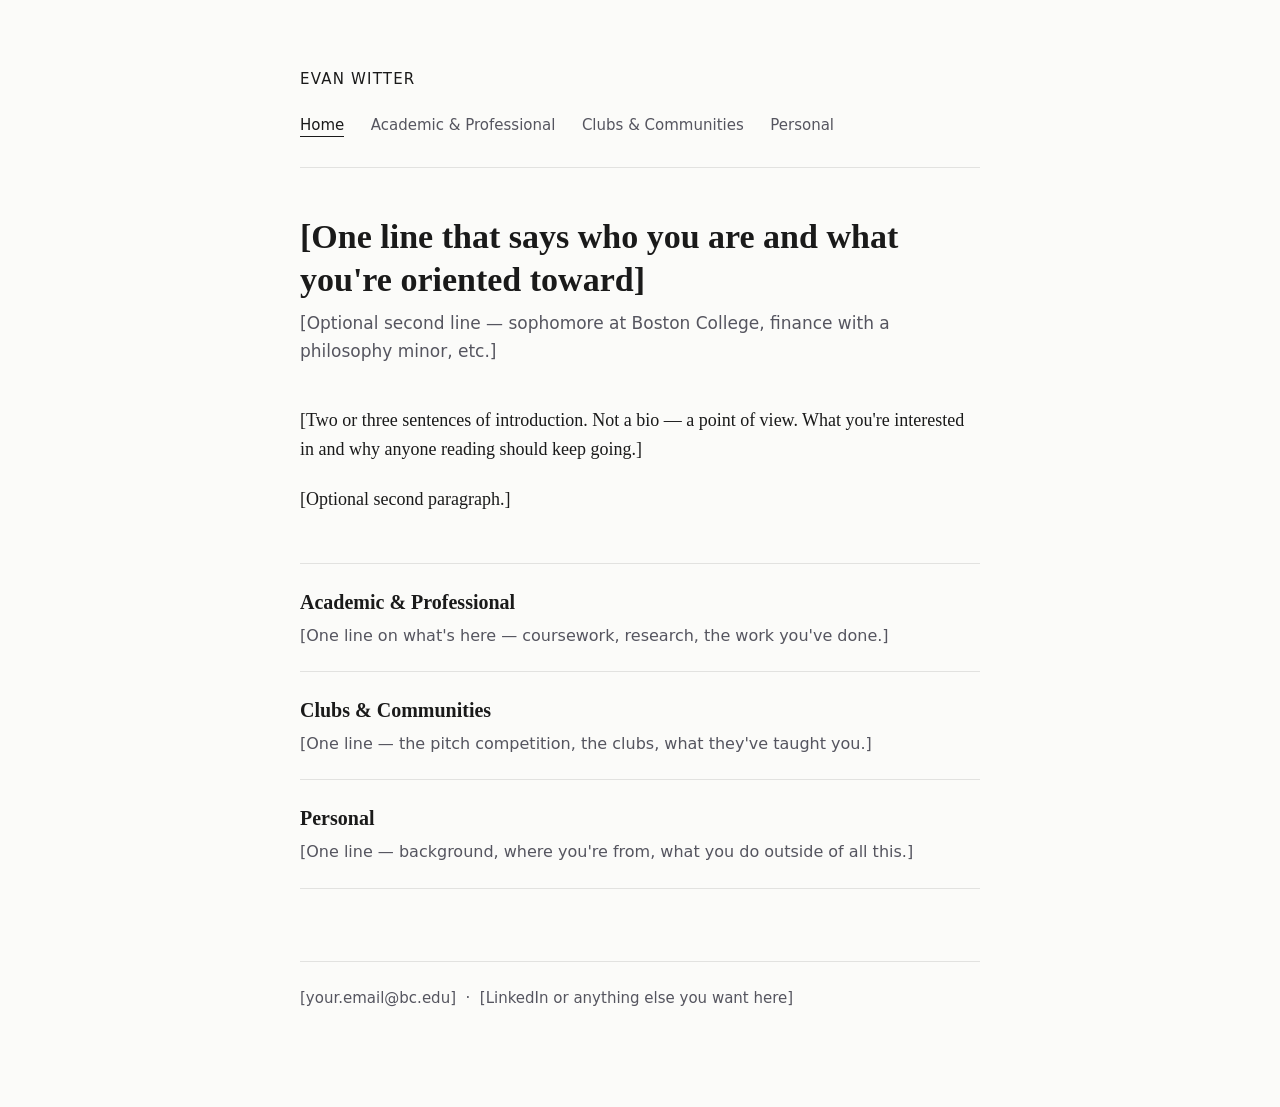
==== index.html @ 7cfa9902 "Add files via upload" ====
<!DOCTYPE html>
<html lang="en">
<head>
<meta charset="utf-8">
<meta name="viewport" content="width=device-width, initial-scale=1">
<title>Evan Witter</title>
<link rel="stylesheet" href="style.css">
</head>
<body>
<div class="wrap">

  <header>
    <a class="name" href="index.html">Evan Witter</a>
    <nav>
      <a href="index.html" class="current">Home</a>
      <a href="academic.html">Academic &amp; Professional</a>
      <a href="extracurriculars.html">Clubs &amp; Communities</a>
      <a href="personal.html">Personal</a>
    </nav>
  </header>

  <h1>[One line that says who you are and what you're oriented toward]</h1>
  <p class="standfirst">[Optional second line — sophomore at Boston College, finance with a philosophy minor, etc.]</p>

  <p>[Two or three sentences of introduction. Not a bio — a point of view. What you're interested in and why anyone reading should keep going.]</p>

  <p>[Optional second paragraph.]</p>

  <div class="sections">

    <a class="card" href="academic.html">
      <div class="card-title">Academic &amp; Professional</div>
      <div class="card-note">[One line on what's here — coursework, research, the work you've done.]</div>
    </a>

    <a class="card" href="extracurriculars.html">
      <div class="card-title">Clubs &amp; Communities</div>
      <div class="card-note">[One line — the pitch competition, the clubs, what they've taught you.]</div>
    </a>

    <a class="card" href="personal.html">
      <div class="card-title">Personal</div>
      <div class="card-note">[One line — background, where you're from, what you do outside of all this.]</div>
    </a>

  </div>

  <footer>
    [your.email@bc.edu] &nbsp;·&nbsp; [LinkedIn or anything else you want here]
  </footer>

</div>
</body>
</html>
---- style.css ----
/* ---------------------------------------------------------
   Shared styles for all pages.
   Change anything here and it updates across the whole site.
   --------------------------------------------------------- */

:root {
  --ink: #1a1a1a;
  --ink-soft: #55555f;
  --rule: #e2e2e0;
  --bg: #fbfbf9;
  --accent: #1f4b5e;
  --measure: 680px;
}

* { box-sizing: border-box; }

html { -webkit-text-size-adjust: 100%; }

body {
  margin: 0;
  padding: 0 24px;
  background: var(--bg);
  color: var(--ink);
  font-family: "Iowan Old Style", "Palatino Linotype", Palatino, Georgia, serif;
  font-size: 18px;
  line-height: 1.65;
}

.wrap {
  max-width: var(--measure);
  margin: 0 auto;
  padding: 64px 0 96px;
}

/* ---------- Header / navigation ---------- */

header {
  padding-bottom: 28px;
  margin-bottom: 48px;
  border-bottom: 1px solid var(--rule);
}

.name {
  font-size: 15px;
  letter-spacing: 0.08em;
  text-transform: uppercase;
  font-family: system-ui, -apple-system, "Segoe UI", sans-serif;
  color: var(--ink);
  text-decoration: none;
  display: inline-block;
  margin-bottom: 18px;
}

nav a {
  font-family: system-ui, -apple-system, "Segoe UI", sans-serif;
  font-size: 15px;
  color: var(--ink-soft);
  text-decoration: none;
  margin-right: 22px;
  padding-bottom: 2px;
  border-bottom: 1px solid transparent;
}

nav a:hover { color: var(--accent); border-bottom-color: var(--accent); }
nav a.current { color: var(--ink); border-bottom-color: var(--ink); }

/* ---------- Typography ---------- */

h1 {
  font-size: 34px;
  line-height: 1.25;
  font-weight: 600;
  margin: 0 0 8px;
}

.standfirst {
  font-family: system-ui, -apple-system, "Segoe UI", sans-serif;
  font-size: 17px;
  color: var(--ink-soft);
  margin: 0 0 40px;
}

h2 {
  font-size: 22px;
  font-weight: 600;
  margin: 48px 0 12px;
}

h3 {
  font-family: system-ui, -apple-system, "Segoe UI", sans-serif;
  font-size: 14px;
  letter-spacing: 0.06em;
  text-transform: uppercase;
  color: var(--ink-soft);
  font-weight: 600;
  margin: 40px 0 10px;
}

p { margin: 0 0 20px; }

a { color: var(--accent); }

ul { padding-left: 20px; margin: 0 0 20px; }
li { margin-bottom: 8px; }

/* ---------- Home page section links ---------- */

.sections { margin-top: 48px; }

.card {
  display: block;
  padding: 22px 0;
  border-top: 1px solid var(--rule);
  text-decoration: none;
  color: inherit;
}

.card:last-of-type { border-bottom: 1px solid var(--rule); }

.card-title {
  font-size: 20px;
  font-weight: 600;
  margin-bottom: 4px;
}

.card:hover .card-title { color: var(--accent); }

.card-note {
  font-family: system-ui, -apple-system, "Segoe UI", sans-serif;
  font-size: 16px;
  color: var(--ink-soft);
}

/* ---------- Footer ---------- */

footer {
  margin-top: 72px;
  padding-top: 24px;
  border-top: 1px solid var(--rule);
  font-family: system-ui, -apple-system, "Segoe UI", sans-serif;
  font-size: 15px;
  color: var(--ink-soft);
}

/* ---------- Small screens ---------- */

@media (max-width: 600px) {
  body { font-size: 17px; }
  .wrap { padding: 40px 0 64px; }
  h1 { font-size: 28px; }
  nav a { margin-right: 16px; }
}
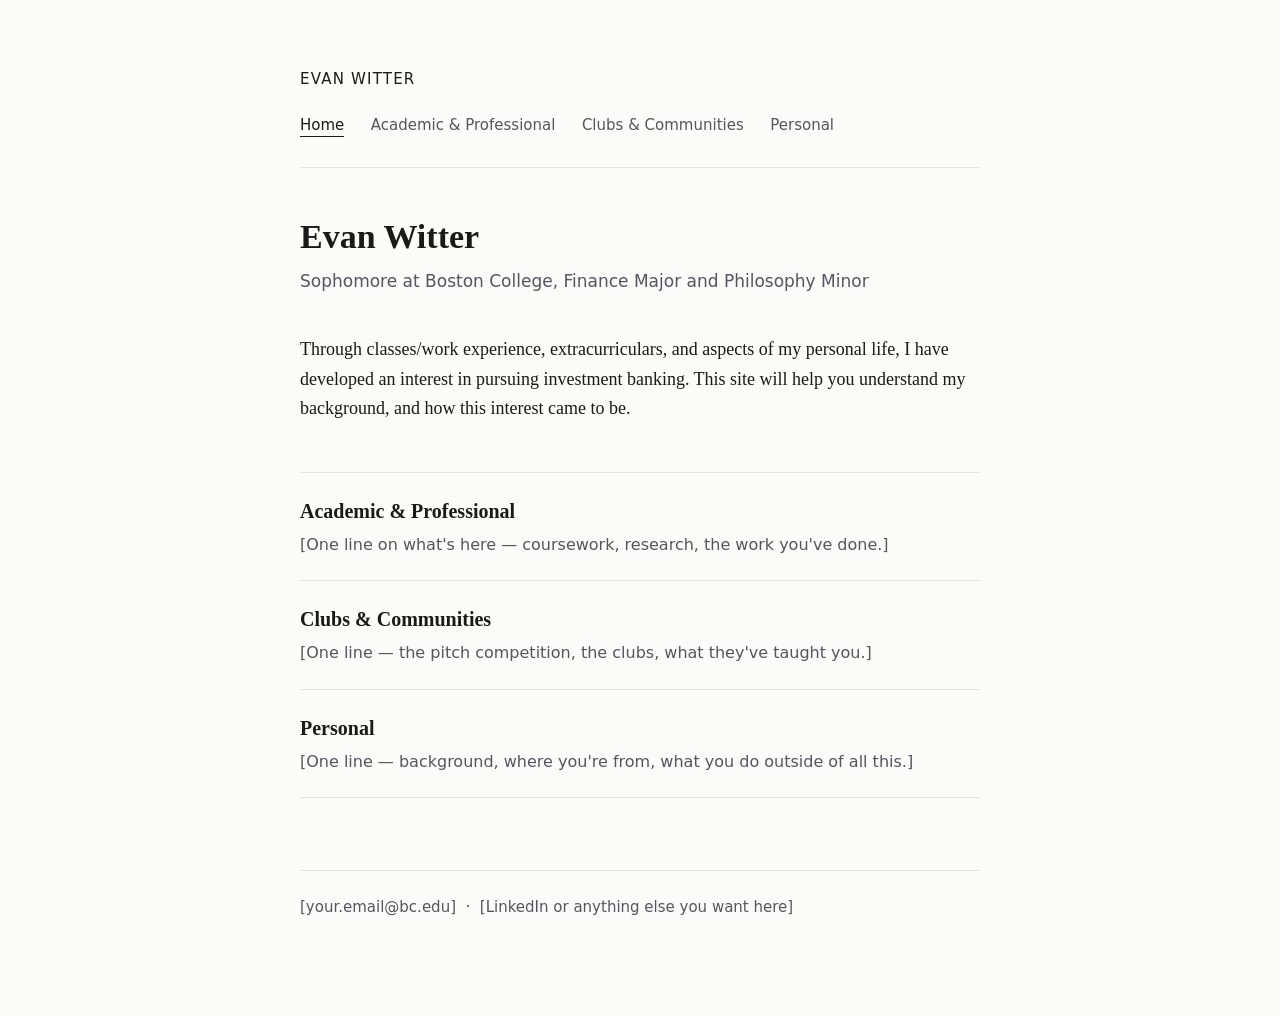
==== commit c6636863: "Revise introduction in index.html Updated personal introduction details and interests." ====
--- a/index.html
+++ b/index.html
@@ -19,13 +19,11 @@
     </nav>
   </header>
 
-  <h1>[One line that says who you are and what you're oriented toward]</h1>
-  <p class="standfirst">[Optional second line — sophomore at Boston College, finance with a philosophy minor, etc.]</p>
+  <h1>Evan Witter</h1>
+  <p class="standfirst">Sophomore at Boston College, Finance Major and Philosophy Minor</p>
 
-  <p>[Two or three sentences of introduction. Not a bio — a point of view. What you're interested in and why anyone reading should keep going.]</p>
-
-  <p>[Optional second paragraph.]</p>
-
+  <p>Through classes/work experience, extracurriculars, and aspects of my personal life, I have developed an interest in pursuing investment banking. This site will help you understand my background, and how this interest came to be.</p>
+  
   <div class="sections">
 
     <a class="card" href="academic.html">
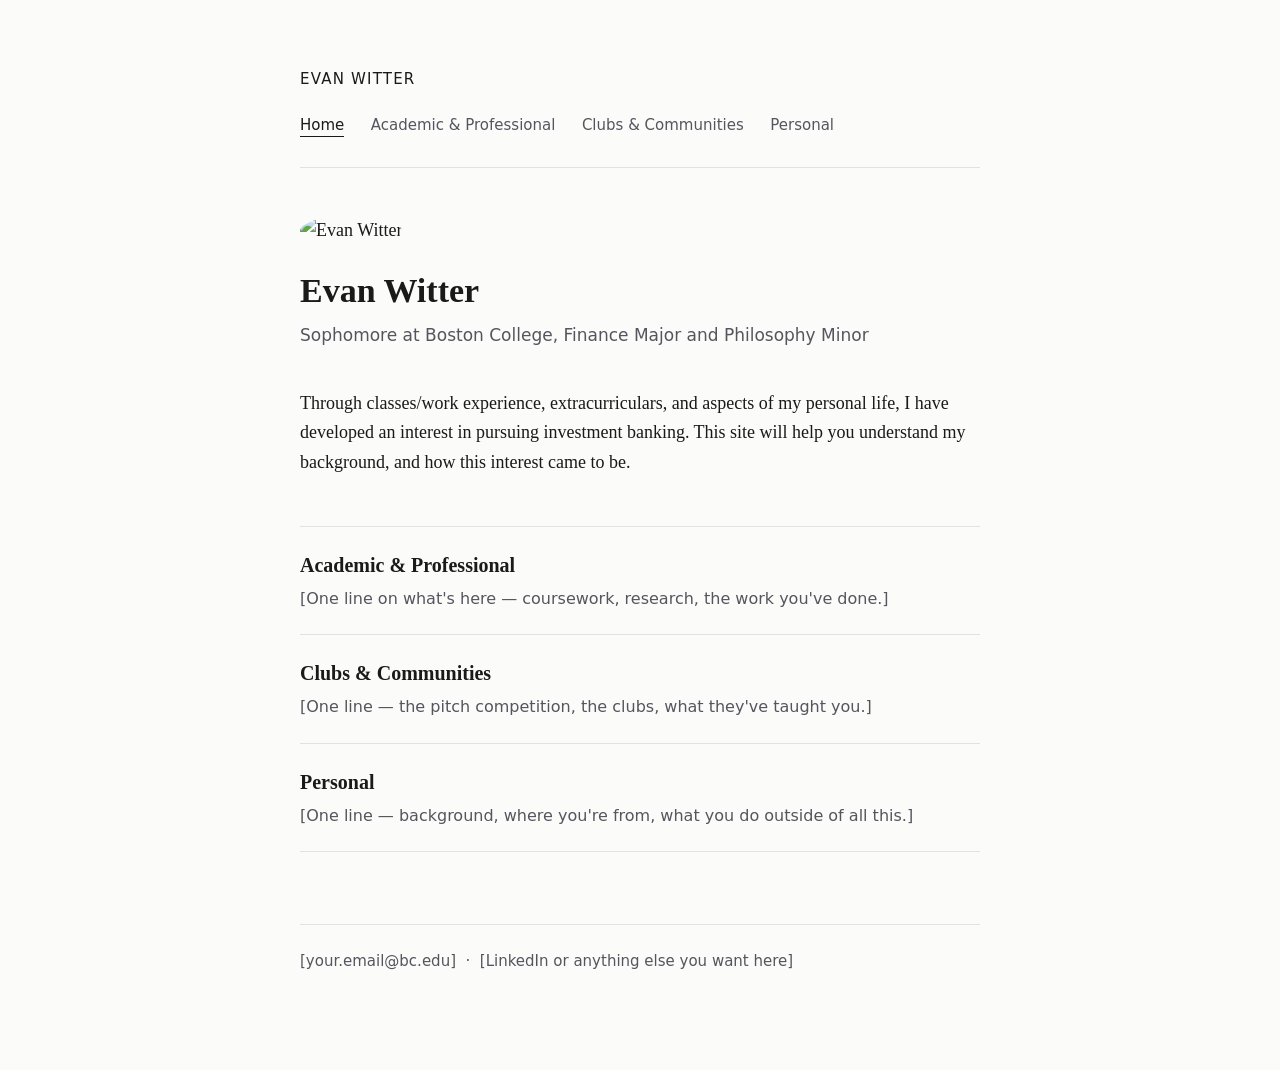
==== commit 598307ba: "Add headshot image to index.html Added a headshot image to the header section." ====
--- a/index.html
+++ b/index.html
@@ -17,8 +17,10 @@
       <a href="extracurriculars.html">Clubs &amp; Communities</a>
       <a href="personal.html">Personal</a>
     </nav>
-  </header>
+  </header> 
 
+  <img class="headshot" src="headshot.jpg" alt="Evan Witter">
+  
   <h1>Evan Witter</h1>
   <p class="standfirst">Sophomore at Boston College, Finance Major and Philosophy Minor</p>
 
--- a/style.css
+++ b/style.css
@@ -150,3 +150,11 @@
   h1 { font-size: 28px; }
   nav a { margin-right: 16px; }
 }
+
+.headshot {
+  width: 120px;
+  height: 120px;
+  object-fit: cover;
+  border-radius: 50%;
+  margin: 0 0 24px;
+}
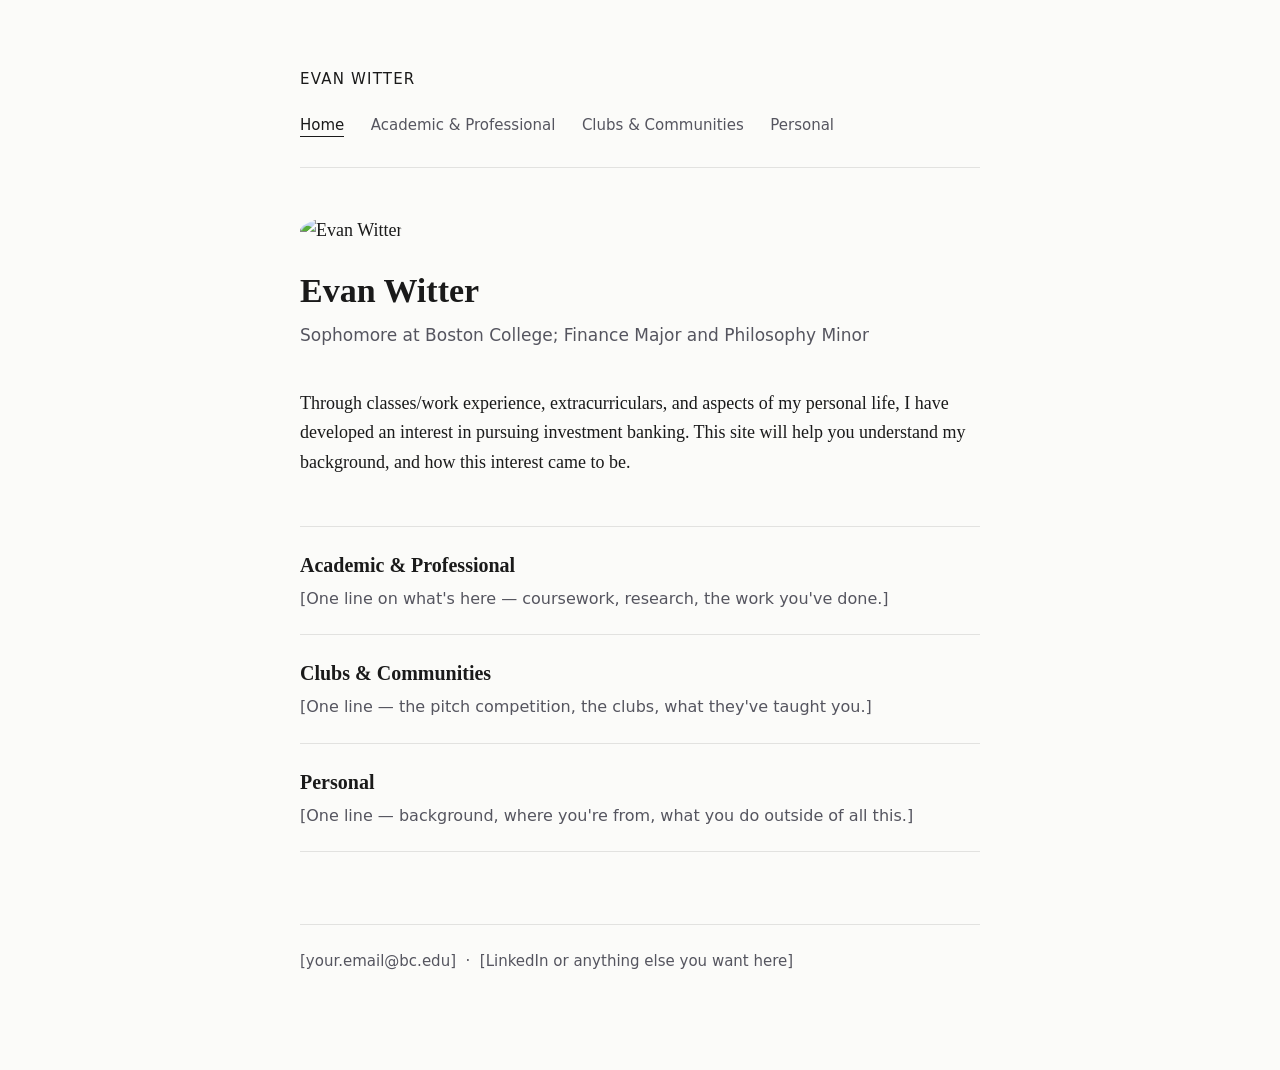
==== commit bce49018: "Update standfirst punctuation in index.html" ====
--- a/index.html
+++ b/index.html
@@ -22,7 +22,7 @@
   <img class="headshot" src="headshot.jpg" alt="Evan Witter">
   
   <h1>Evan Witter</h1>
-  <p class="standfirst">Sophomore at Boston College, Finance Major and Philosophy Minor</p>
+  <p class="standfirst">Sophomore at Boston College; Finance Major and Philosophy Minor</p>
 
   <p>Through classes/work experience, extracurriculars, and aspects of my personal life, I have developed an interest in pursuing investment banking. This site will help you understand my background, and how this interest came to be.</p>
   
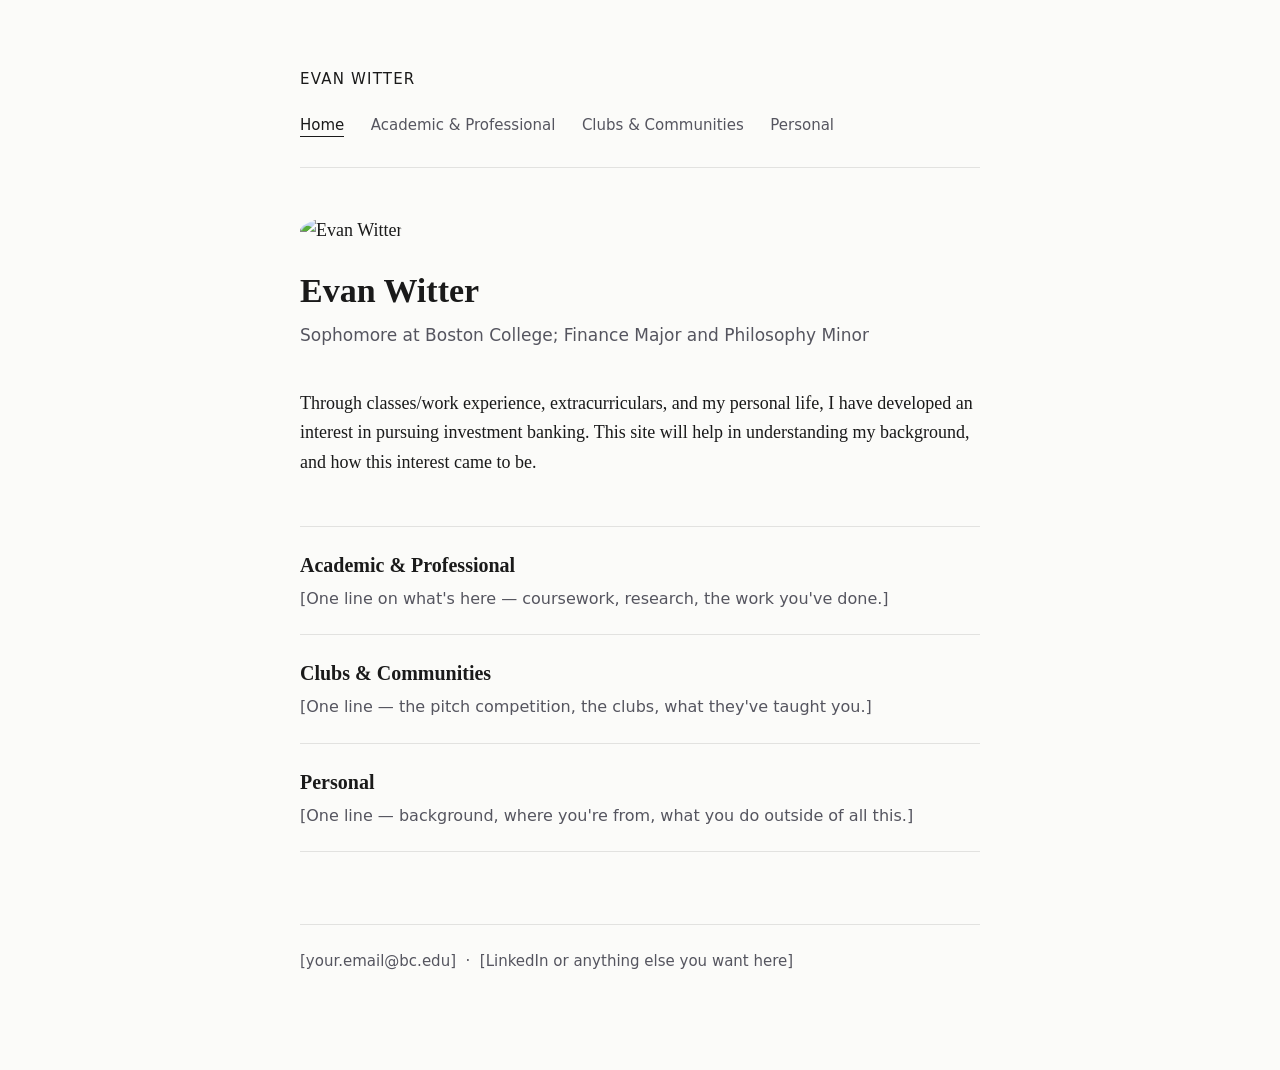
==== commit 7223f08f: "Improve paragraph clarity in index.html Refine wording for clarity and conciseness." ====
--- a/index.html
+++ b/index.html
@@ -24,7 +24,7 @@
   <h1>Evan Witter</h1>
   <p class="standfirst">Sophomore at Boston College; Finance Major and Philosophy Minor</p>
 
-  <p>Through classes/work experience, extracurriculars, and aspects of my personal life, I have developed an interest in pursuing investment banking. This site will help you understand my background, and how this interest came to be.</p>
+  <p>Through classes/work experience, extracurriculars, and my personal life, I have developed an interest in pursuing investment banking. This site will help in understanding my background, and how this interest came to be.</p>
   
   <div class="sections">
 
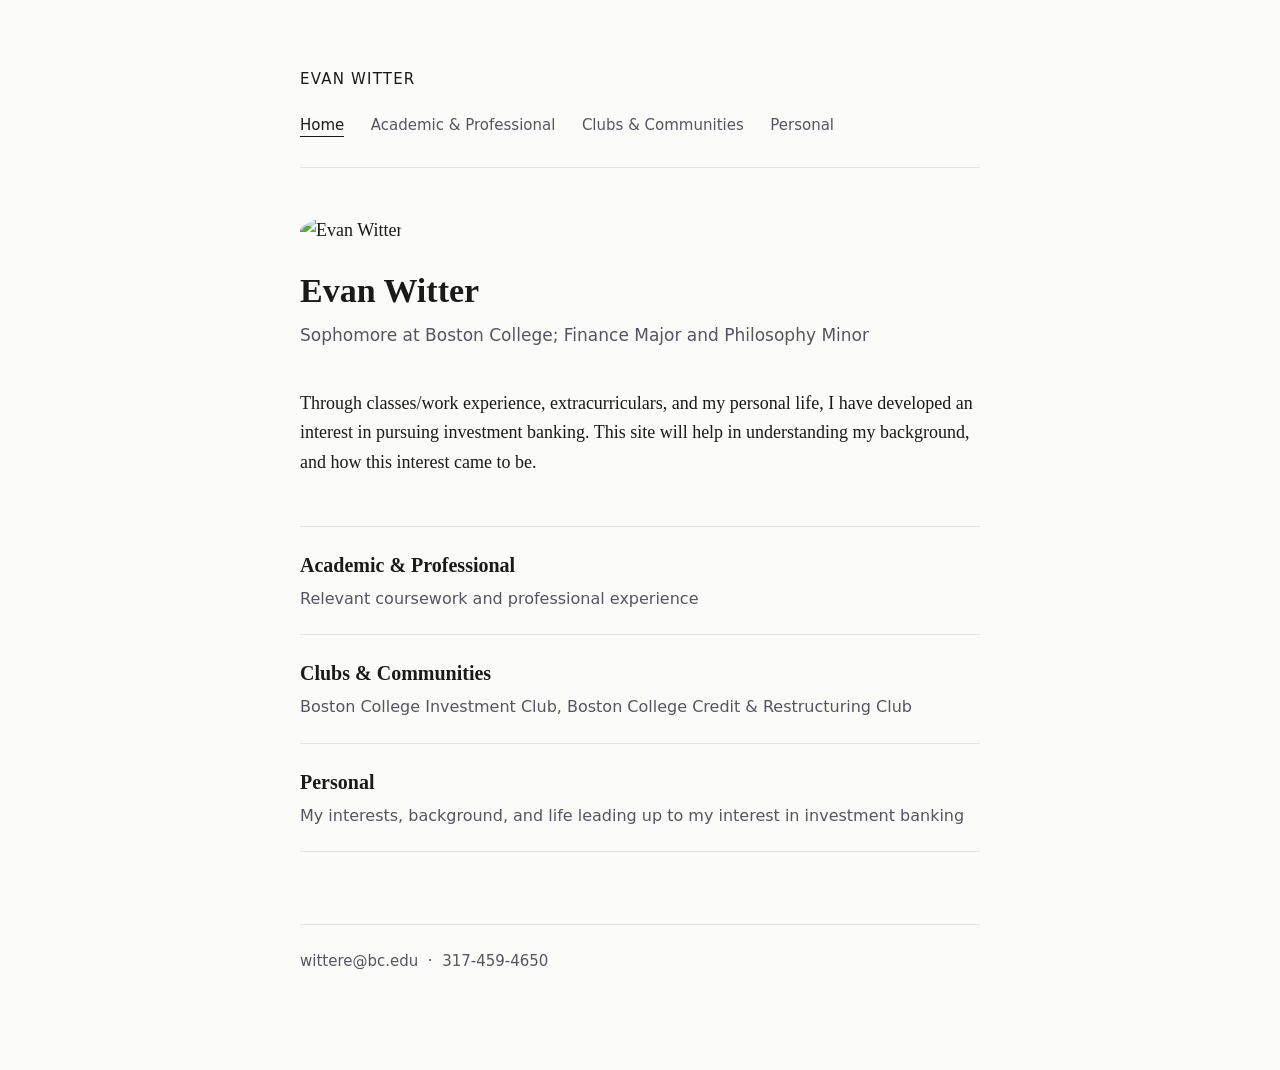
==== commit 77135edf: "Update card notes and footer contact information" ====
--- a/index.html
+++ b/index.html
@@ -30,23 +30,23 @@
 
     <a class="card" href="academic.html">
       <div class="card-title">Academic &amp; Professional</div>
-      <div class="card-note">[One line on what's here — coursework, research, the work you've done.]</div>
+      <div class="card-note">Relevant coursework and professional experience</div>
     </a>
 
     <a class="card" href="extracurriculars.html">
       <div class="card-title">Clubs &amp; Communities</div>
-      <div class="card-note">[One line — the pitch competition, the clubs, what they've taught you.]</div>
+      <div class="card-note">Boston College Investment Club, Boston College Credit & Restructuring Club</div>
     </a>
 
     <a class="card" href="personal.html">
       <div class="card-title">Personal</div>
-      <div class="card-note">[One line — background, where you're from, what you do outside of all this.]</div>
+      <div class="card-note">My interests, background, and life leading up to my interest in investment banking</div>
     </a>
 
   </div>
 
   <footer>
-    [your.email@bc.edu] &nbsp;·&nbsp; [LinkedIn or anything else you want here]
+    wittere@bc.edu &nbsp;·&nbsp; 317-459-4650
   </footer>
 
 </div>
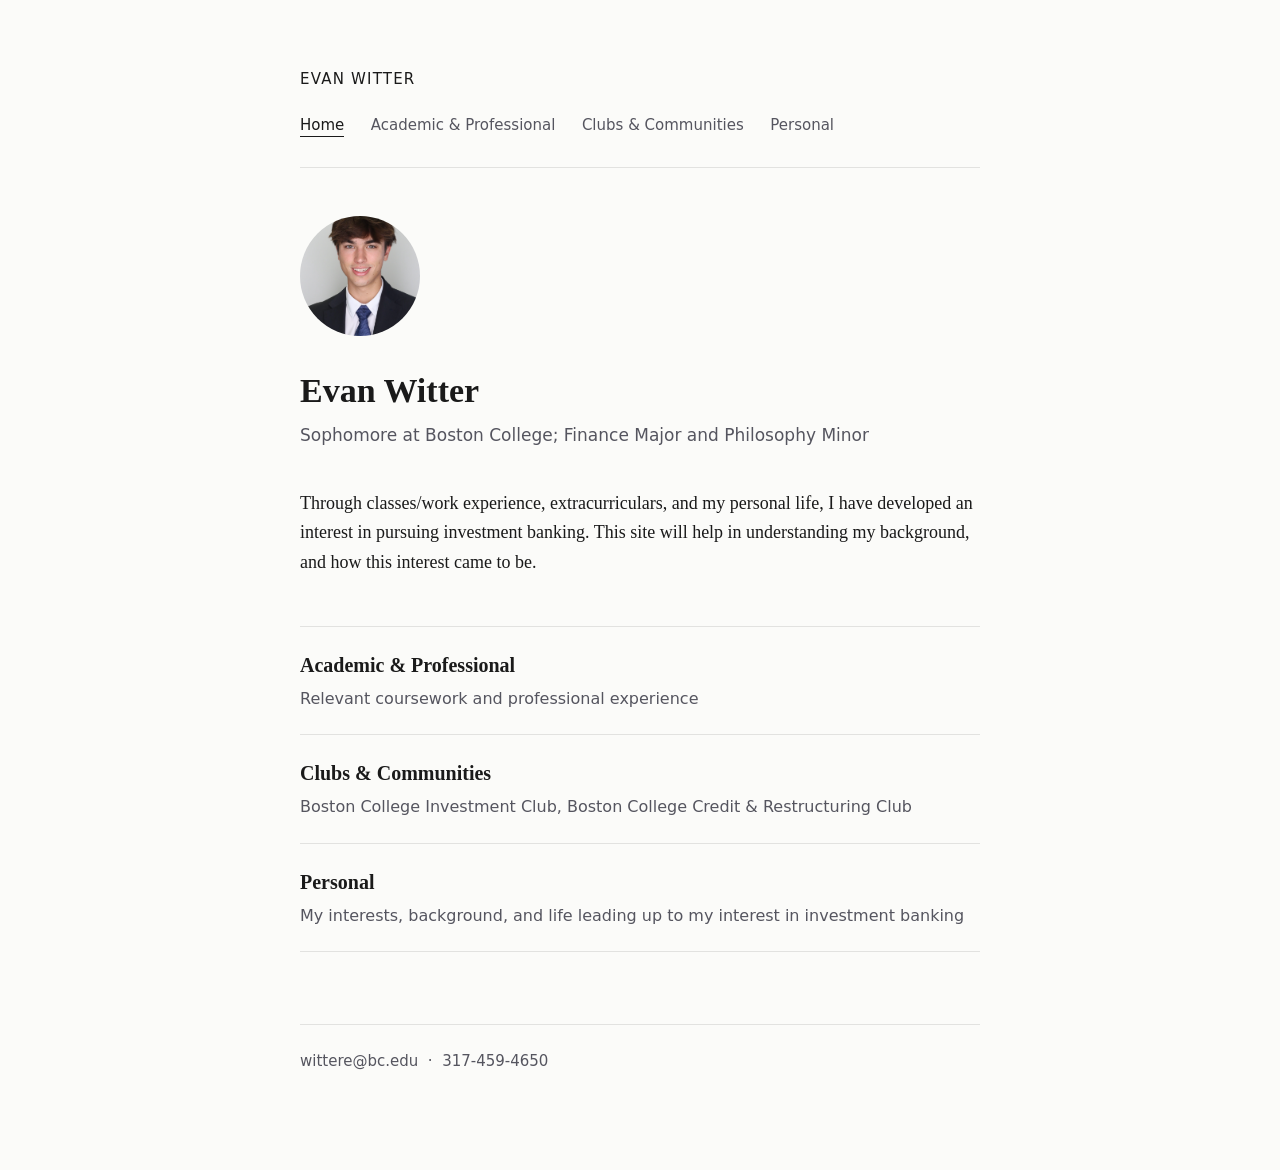
==== commit bb0327c6: "Change headshot image format from jpg to jpeg" ====
--- a/index.html
+++ b/index.html
@@ -19,7 +19,7 @@
     </nav>
   </header> 
 
-  <img class="headshot" src="headshot.jpg" alt="Evan Witter">
+  <img class="headshot" src="headshot.jpeg" alt="Evan Witter">
   
   <h1>Evan Witter</h1>
   <p class="standfirst">Sophomore at Boston College; Finance Major and Philosophy Minor</p>
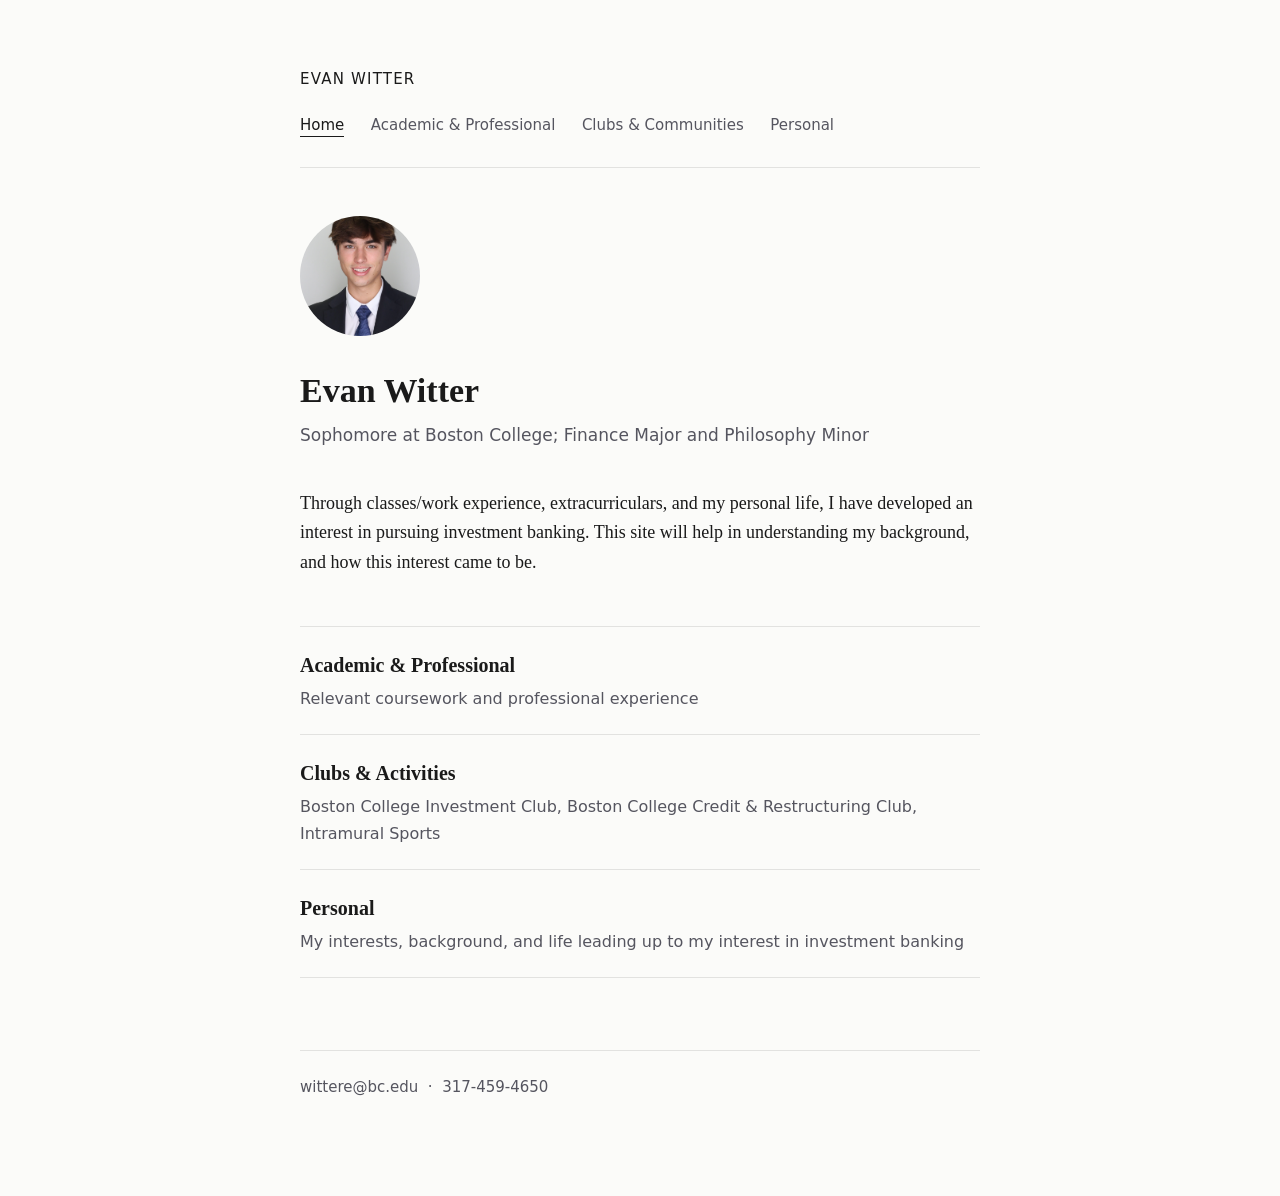
==== commit 04dee6b9: "Change 'Clubs & Communities' to 'Clubs & Activities' Updated the section title and added 'Intramural" ====
--- a/index.html
+++ b/index.html
@@ -34,8 +34,8 @@
     </a>
 
     <a class="card" href="extracurriculars.html">
-      <div class="card-title">Clubs &amp; Communities</div>
-      <div class="card-note">Boston College Investment Club, Boston College Credit & Restructuring Club</div>
+      <div class="card-title">Clubs &amp; Activities</div>
+      <div class="card-note">Boston College Investment Club, Boston College Credit & Restructuring Club, Intramural Sports</div>
     </a>
 
     <a class="card" href="personal.html">
